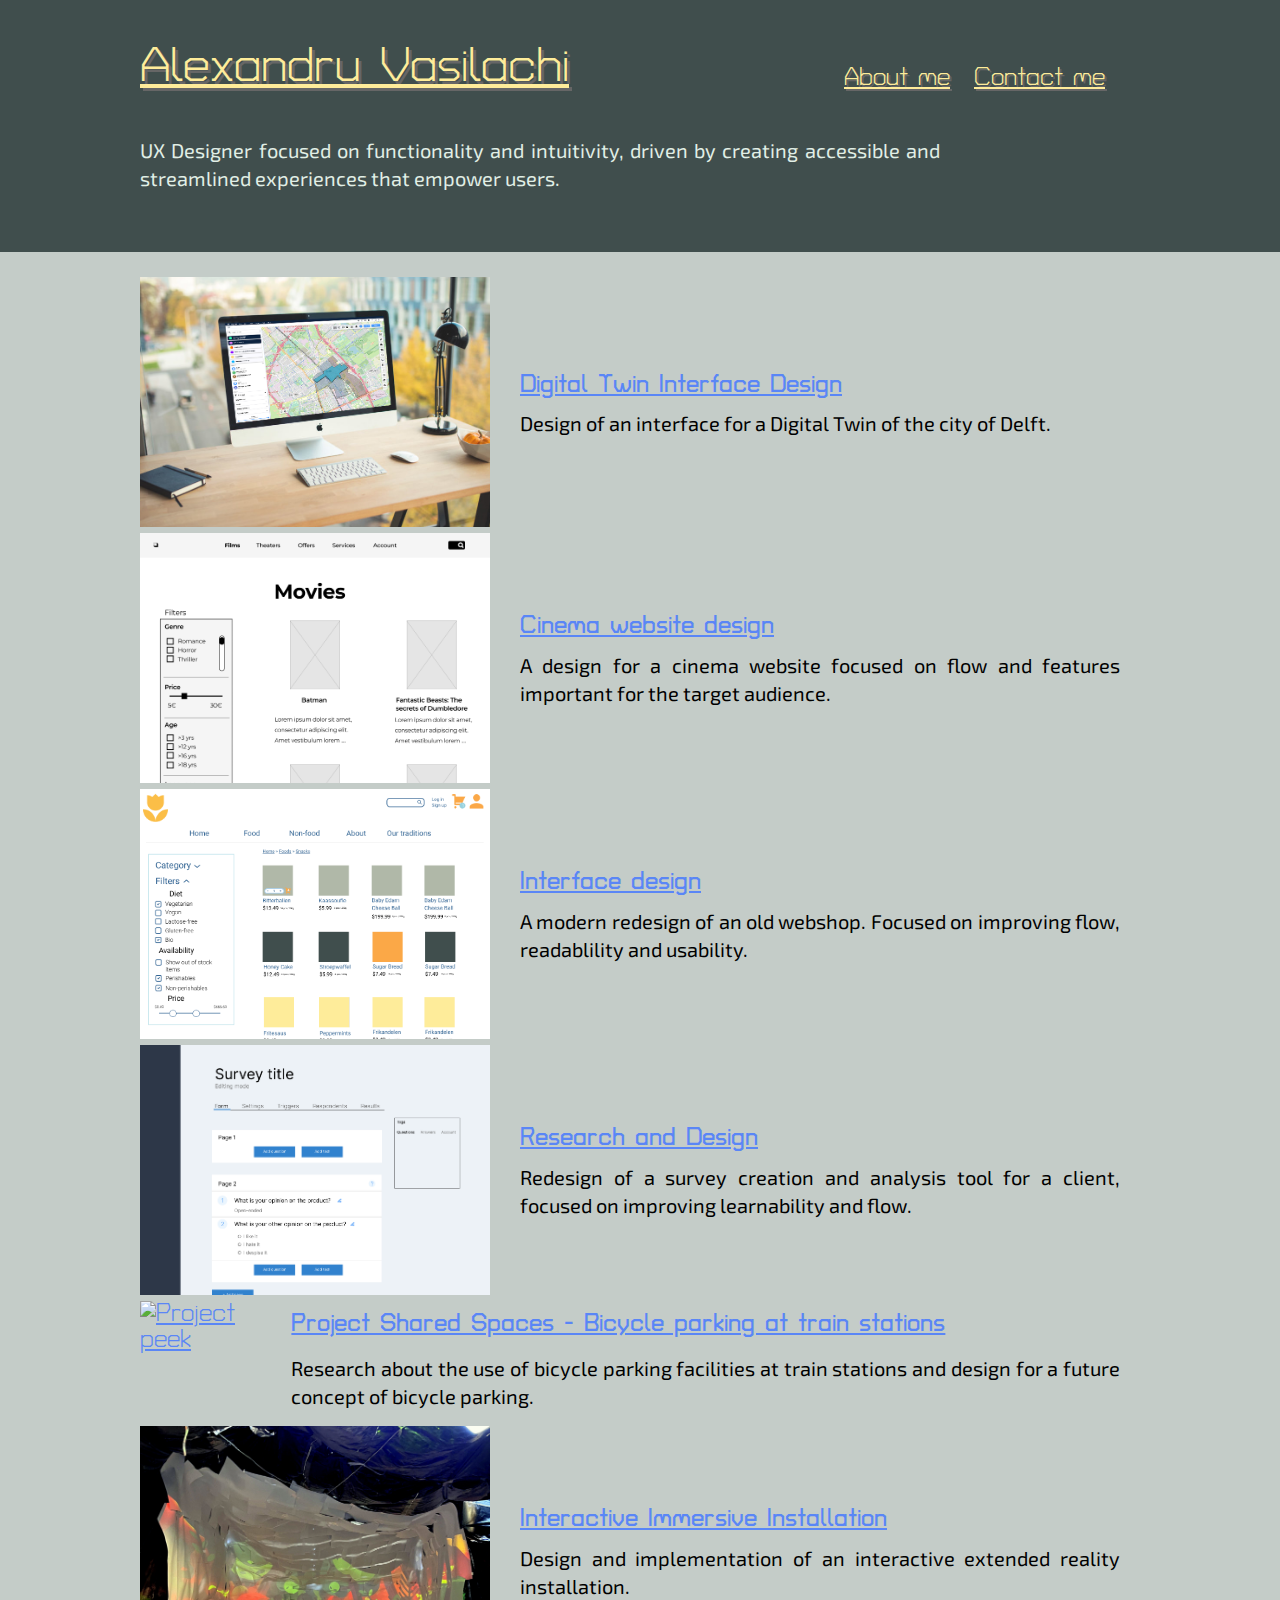
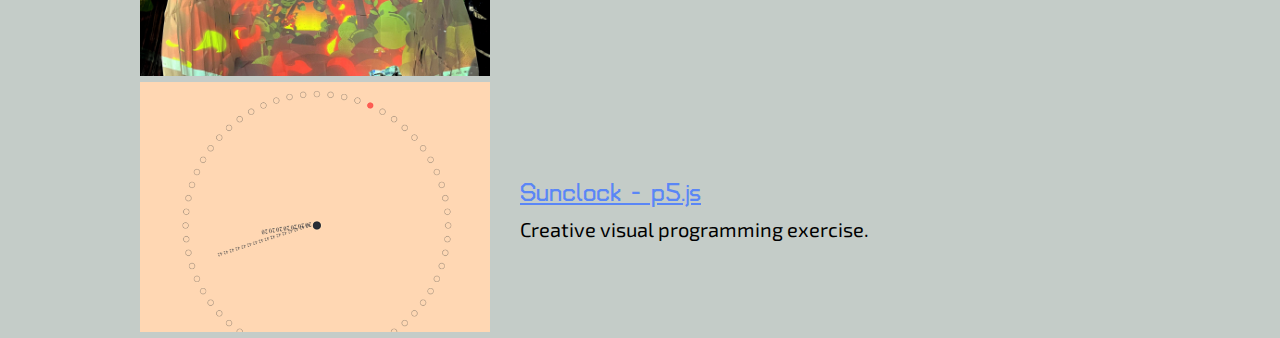
==== index.html @ a414021d "Add files via upload" ====
<!DOCTYPE html>
<html>

    <head>
        <title> Alexandru Vasilachi Portfolio </title>
        <link href='style.css' rel='stylesheet'>
        <link rel="preconnect" href="https://fonts.googleapis.com">
        <link rel="preconnect" href="https://fonts.gstatic.com" crossorigin>
        <link href="https://fonts.googleapis.com/css2?family=Roboto:wght@400;700&family=Turret+Road:wght@500;700&family=Work+Sans:wght@400;600&display=swap&family=Exo+2:ital,wght@0,100..900;1,100..900&display=swap" rel="stylesheet">

    </head>

    <body>
        <div class="grid">
            <div class = "header-background">
                <header>
                    <div>
                        <a href="./about.html" class="siteTitle">Alexandru Vasilachi</a>
                        
                    </div>

                    <div class="navigation">

                        <a href="./about.html">About me</a>
                        <a href="./contact.html"> Contact me</a>
                    </div>
                    <p class="statement">UX Designer focused on functionality and intuitivity, driven by creating accessible and streamlined experiences that empower users. </p>

                </header>
            </div>

        

            <div>

                <div class="works">

                    <div class="work">
                        <a href="./ps2.html"><img src="images/ps2/mockup1.png" width="350px" alt="Project peek" class="project_picture" />
                        <div class="work-text">
                            <h4 class = "work-link">
                                <a href="./ps2.html">Digital Twin Interface Design </a>
                            </h4>
                            <p>
                                Design of an interface for a Digital Twin of the city of Delft.
                            </p>
                        </div>
                    </div>

                    <div class="work">
                        <a href="./id1.html" ><img src="images/id1_0.png" width="350px" alt="Wireframe of a website" class="project_picture"/>
                        <div class="work-text">
                            <h4 class = "work-link">
                                <a href="./id1.html">Cinema website design</a>
                            </h4>
                            <p>
                                A design for a cinema website focused on flow and features important for the target audience. 
                            </p>
                        </div>  
        
                    </div>

                    <div class="work">
                        <a href="./id2.html"><img src="images/Style tile - W.png" width="350px" alt="Project peek" class="project_picture" />
                        <div class="work-text">
                            <h4 class = "work-link">
                                <a href="./id2.html">Interface design </a>
                            </h4>
                            <p>
                                A modern redesign of an old webshop. Focused on improving flow, readablility and usability. 
                            </p>
                        </div>
                    
                    </div>
        
                    <div class="work">
                        <a href="./rd.html"><img src="images/Desktop - 1.png" width="350px" alt="Project peek" class="project_picture" />
                        <div class="work-text">
                            <h4 class = "work-link">
                                <a href="./rd.html">Research and Design </a>
                            </h4>
                            <p>
                                Redesign of a survey creation and analysis tool for a client, focused on improving learnability and flow.
                            </p>
                        </div>
                    
                    </div>

                    <div class="work">
                        <a href="./ps1.html"><img src="images/ps1_1.png" width="350px" alt="Project peek" class="project_picture" />
                        <div class="work-text">
                            <h4 class = "work-link">
                                <a href="./ps1.html">Project Shared Spaces - Bicycle parking at train stations </a>
                            </h4>
                            <p>
                                Research about the use of bicycle parking facilities at train stations and design for a future concept of bicycle parking.
                            </p>
                        </div>
                    
                    </div> 

                    <div class="work">
                        <a href="./hci.html"><img src="images/hci4-001.jpg" width="350px" alt="Project peek" class="project_picture" />
                        <div class="work-text">
                            <h4 class = "work-link">
                                <a href="./hci.html">Interactive Immersive Installation</a>
                            </h4>
                            <p>
                                Design and implementation of an interactive extended reality installation.
                            </p>
                        </div>
                    
                    </div> 

                    <div class="work">
                        <a href="./pro2.html"><img src="images/pro2.png" width="350px" alt="Project peek" class="project_picture" />
                        <div class="work-text">
                            <h4 class = "work-link">
                                <a href="./pro2.html">Sunclock - p5.js</a>
                            </h4>
                            <p>
                                Creative visual programming exercise.
                            </p>
                        </div>
                    
                    </div> 

                    
        
                    
                    
                    

                    



                </div>


            </div>
            
            




        </div>
    </body>

</html>
---- style.css ----
html{
    background-color: #C4CCC8;
}

body{

}

* {
    /* outline: 1px solid red; */
    margin: 0;
    padding: 0;
}       

p{
    font-family: 'Exo 2', 'Verdana', sans-serif;
    font-size: 20px;
    margin: 5px 0px;
    line-height: 1.4em;
    margin-top: 2%;
    margin-bottom: 2%;
    text-align: justify;
 }

p, li{
    color: black;
    font-family: 'Exo 2', 'Verdana', sans-serif;
    font-size: 20px;
}


a{
    /*color:#F58F29; */
    color: #5A86F6;
    font-family: 'Turret Road', 'Consolas';
    font-size: 24px;

    /* text-shadow: 1px 2px 0px #aaa;  */
}

header a{
    color:#FEEC9A;
}

header a:hover{
    color:#FFB20F;
}

a:hover{
    color:#304BCE;
}




.back_to_home{
    width:15em;
    margin: 35px auto 45px auto;
    text-align: center;
}

h2.title{
    color:#5A86F6;
    
}

h2, h3, h4 {
    color:black;
    font-family: 'Turret Road', 'Consolas';
    margin: 8px 0px;
    font-weight: 700;
    /* text-shadow: 2px 3px  #aaa; */
}

h2{
    font-size: 42px;
}

h3{
    font-size: 36px;
    margin-bottom: 20px;
}

.summary h3{
    color:#FEEC9A;
    margin-bottom: 0px;
}

h4 {
    font-family: 'Turret Road', 'Consolas';
    font-size: 26px;
    /* text-shadow: 1px 2px  #aaa; */
}

ul {
    margin-left: 4%;
}


.siteTitle{
    color:#FEEC9A;
    font-size:48px;
    font-family: 'Turret Road', 'Consolas';
    text-shadow: 3px 3px  #666;
}

.header-background {
    background-color: #404E4D;

}


header{
    
    display: flex;
    justify-content: space-between;
    max-width: 1000px;
    align-self: center;
    margin: 0 auto;
    flex-wrap: wrap;
    padding-top: 40px;
    padding-bottom: 40px;
    /* margin-bottom: 60px; */
    position:static;
    left:0;
    right:0;
    width:auto;
    box-sizing:border-box;
    background-color: #404E4D;
}

.navigation{
    margin: 15px;
    padding: 10px;
}

.navigation a{
    padding-inline: 10px;
    text-shadow: 2px 2px #666;
}


 
.work{
    display:flex;
    /*background-color: #7B8C85; */
    align-self: stretch; 
    max-height: 400px;
    /*outline: 1px solid blue; */
    margin-top: 50;
    margin-bottom: 50;
 }



.works{
    display: flex;
    flex-direction: column;
    align-items: center;
    justify-content:space-between;
    max-width: 1000px;
    /*background-color: #AEB7B3 #7B8C85; */
    margin: auto;
    height:1600px;
    padding-top: 25px;
    padding-bottom: 25px;
    padding-left: 40px;
    padding-right: 40px;
 }

.works img{
    height: 250px;
    width: 350px;
    object-fit: cover;
    object-position: 0 0;
 }

.work-text{
    margin-left: 3%;
    margin-right: 2%;
    align-self: center; 
 }

.project_name{
    margin-bottom: 60px;
    margin-top: 80px;
}

.work-link{
    
 }

.project_body{
    max-width: 1000px;
    margin: auto;

 }

.project_body img{
    /* display:block;
    max-width:1100px;
    margin: 50px auto; */

    /* left:50%; */
    /* transform: translateX(-25%); */
    display: block;
    margin-left: auto;
    margin-right: auto;
 }

 .project_images img {
    display:block;
    max-width:1000px;
    margin: 50px auto;
 }

.about_me_body{
    background-color: #e5e5e5;
    max-width: 1200px;
    margin: auto;
 }

.about_me_text{
    max-width: 700px;
    margin:auto;
}

.about_me_body img{
    display:block;
    max-width:750px;
    margin: 50px auto;
 }


.statement{
    font-size: 60;
    color:#E1EFE6;
    max-width:800px;
 }

.contacts{

    display: flex;
    flex-wrap: wrap;
    max-width: 800px;
    margin: auto;
    padding-bottom: 9%;
    margin-top:30px;
    margin-bottom: 18%;
    
 }

 .contacts p{
    flex-grow: 1;
}

.contacts a{
    color:#5A86F6;
    letter-spacing: 2px;
}

.contacts img{
    display:inline;
    margin:0;
}

.location{
    flex-grow:6;
    
    margin:auto;
    font-family: 'Turret Road', 'Consolas';
    font-size: 24px;
    line-height: normal;
 }

.summary{
    background-color: #5E6472;
    padding-top: 25px;
    padding-bottom: 40px;
    display:flex;
    justify-content:space-evenly;
    align-items: baseline;
    
    max-width: 1200px;
    width:80vw;

    margin:auto;
    
    margin-bottom: 50px;
    margin-top: 40px;
    flex-wrap: wrap;
    transform: translateX(-50%);
    margin-left: 50%;
 }

.summary div{
     padding-left: 15px; 
 }

.summary p {
    color:#FEEC9A;
    font-family: 'Turret Road', 'Consolas';

 }

.summary li{
    color: #E1EFE6;
    font-family: 'Turret Road', 'Consolas';
    margin-top: 4%;
    margin-bottom: 4%;
 }

 .section_title{
    order: -1;
    flex: 1 0 100%;
    text-align: center;
    margin-bottom: 20px;
 }

.indented{
    margin-left: 0%;
}

.multiple_images{
    /* display:flex;
    margin:auto;
    justify-content: space-around;
    flex-wrap: wrap; */

    /* display: flex;
    flex-wrap: wrap;
    justify-content: center;
    align-items: flex-start;
    gap: 10px;
    max-width: 1200px;  */


    display:flex;

    /* width:150%; */
    width:90vw;
    max-width: 100vw;
    transform: translateX(-50%);
    margin-left: 50%;
    max-height: 80vh;
    gap:10px;


    overflow-x: auto;
    white-space: nowrap;
    padding: 5px;
    margin-bottom: 8vh;
    margin-top: 5vh;
}

video{
    width:800px;
}

#video{
    margin-bottom: 8vh;
    margin-top: 5vh;
}


.multiple_images img{
    /* max-width: 75%; */

    /* flex: 1 1 auto; */
    flex: 1 1 auto;

    max-width:800px;
    /* max-width: 100%; */
    /* height: auto;  */
    max-height: 79vh;
    object-fit: contain; 
    margin: auto;

}



#iterations{
    /* width: 1000px; */

}

#iterations img{
    /* width: 400px; */
}

.image-text{
    display: flex;
    align-items: center;
    gap: 10px;
    max-width: 1000px;
    margin: auto;
    flex-wrap: wrap;
    justify-content: center;

}

.image-left{
    margin: 0px 0px; 
    flex-grow: 0;
    flex-shrink: 1;
    flex-basis: 200px;
    height: auto;
    
}

.text-right{
    max-width: 10%;
    flex-grow: 0;
    flex-shrink: 1;
    text-align: left;


}


@media (min-width: 768px) {
    .image-text {
        flex-wrap: nowrap; 
    }
}


.project-container {
    background-color: #222;
    position: relative;
    text-align: center;
    color: white;
    /* width: 100vw; */
    /* margin: 0 auto; */
}

#ps2_image {
    background-color: #7489b8;
}

.project-container img {
    max-height: 600px;
    width:auto;
    height: auto;
    

}

.project-title {
    position: absolute;
    bottom: 0;
    /* Create a gradient that fades from semi-transparent black to transparent */
    background: linear-gradient(to top, rgba(196, 204, 200, 1) 0%, transparent 100%);
    color: #fff;
    width: 100%;
    padding-top: 50px;
    padding-bottom: 50px;
    z-index: 2; /* Ensure the title is above the image */
    margin:auto;
    text-align: center;
    text-shadow: 2px 2px 1px #5A86F6;
}

#ps2_title{
    /* transform: translateX(15%); */
}

#id1_image{
    background-color: #feec9a;
}


.wide_picture{

    width:99vw;
    /* max-width: 100vw; */
    margin-left:calc((99vw - 100%) / -2);
    overflow: hidden;
    margin-bottom: 15vh;

}

.wide_picture img{

}
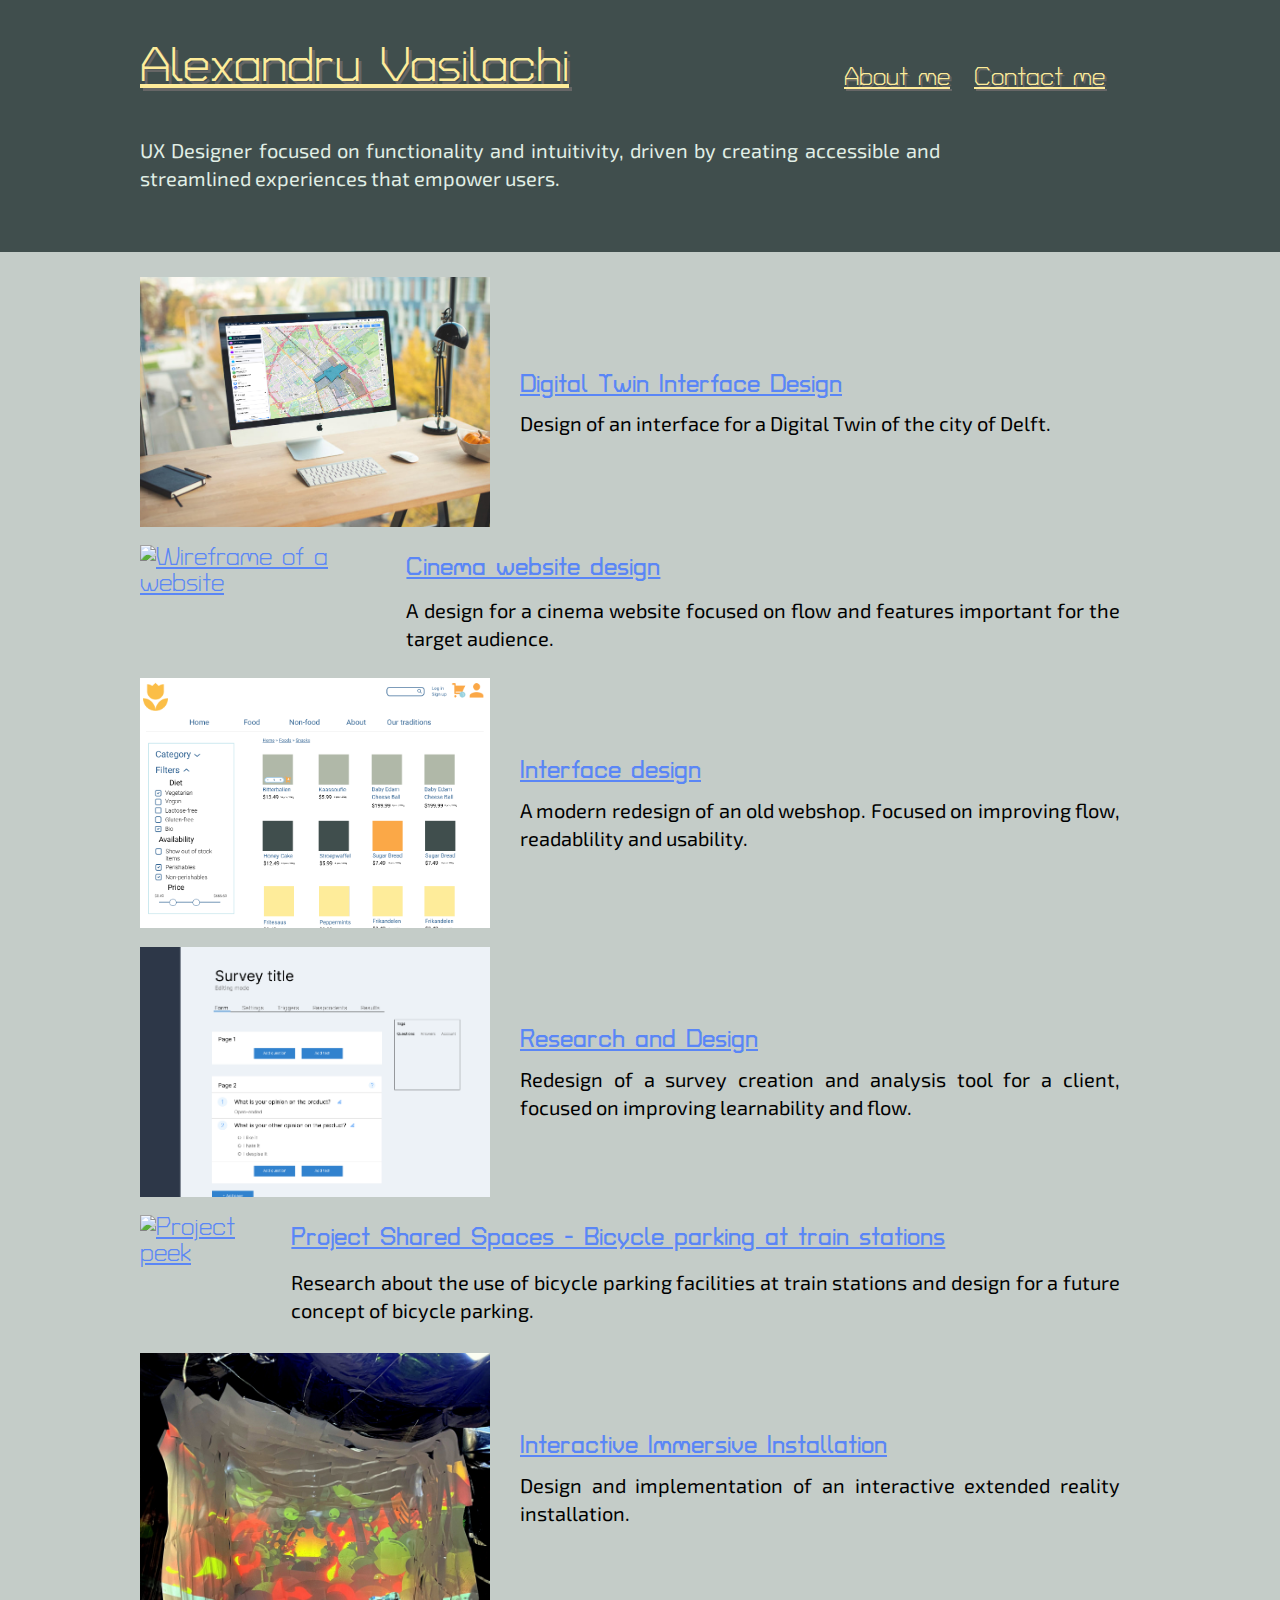
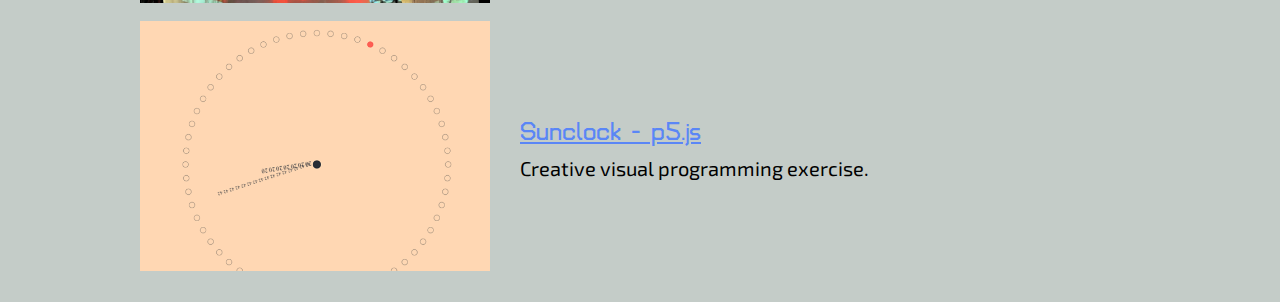
==== commit cdfb92e4: "Update index.html" ====
--- a/index.html
+++ b/index.html
@@ -48,7 +48,7 @@
                     </div>
 
                     <div class="work">
-                        <a href="./id1.html" ><img src="images/id1_0.png" width="350px" alt="Wireframe of a website" class="project_picture"/>
+                        <a href="./id1.html" ><img src="images/id1/mockup3.png" width="350px" alt="Wireframe of a website" class="project_picture"/>
                         <div class="work-text">
                             <h4 class = "work-link">
                                 <a href="./id1.html">Cinema website design</a>
@@ -148,4 +148,4 @@
         </div>
     </body>
 
-</html>+</html>
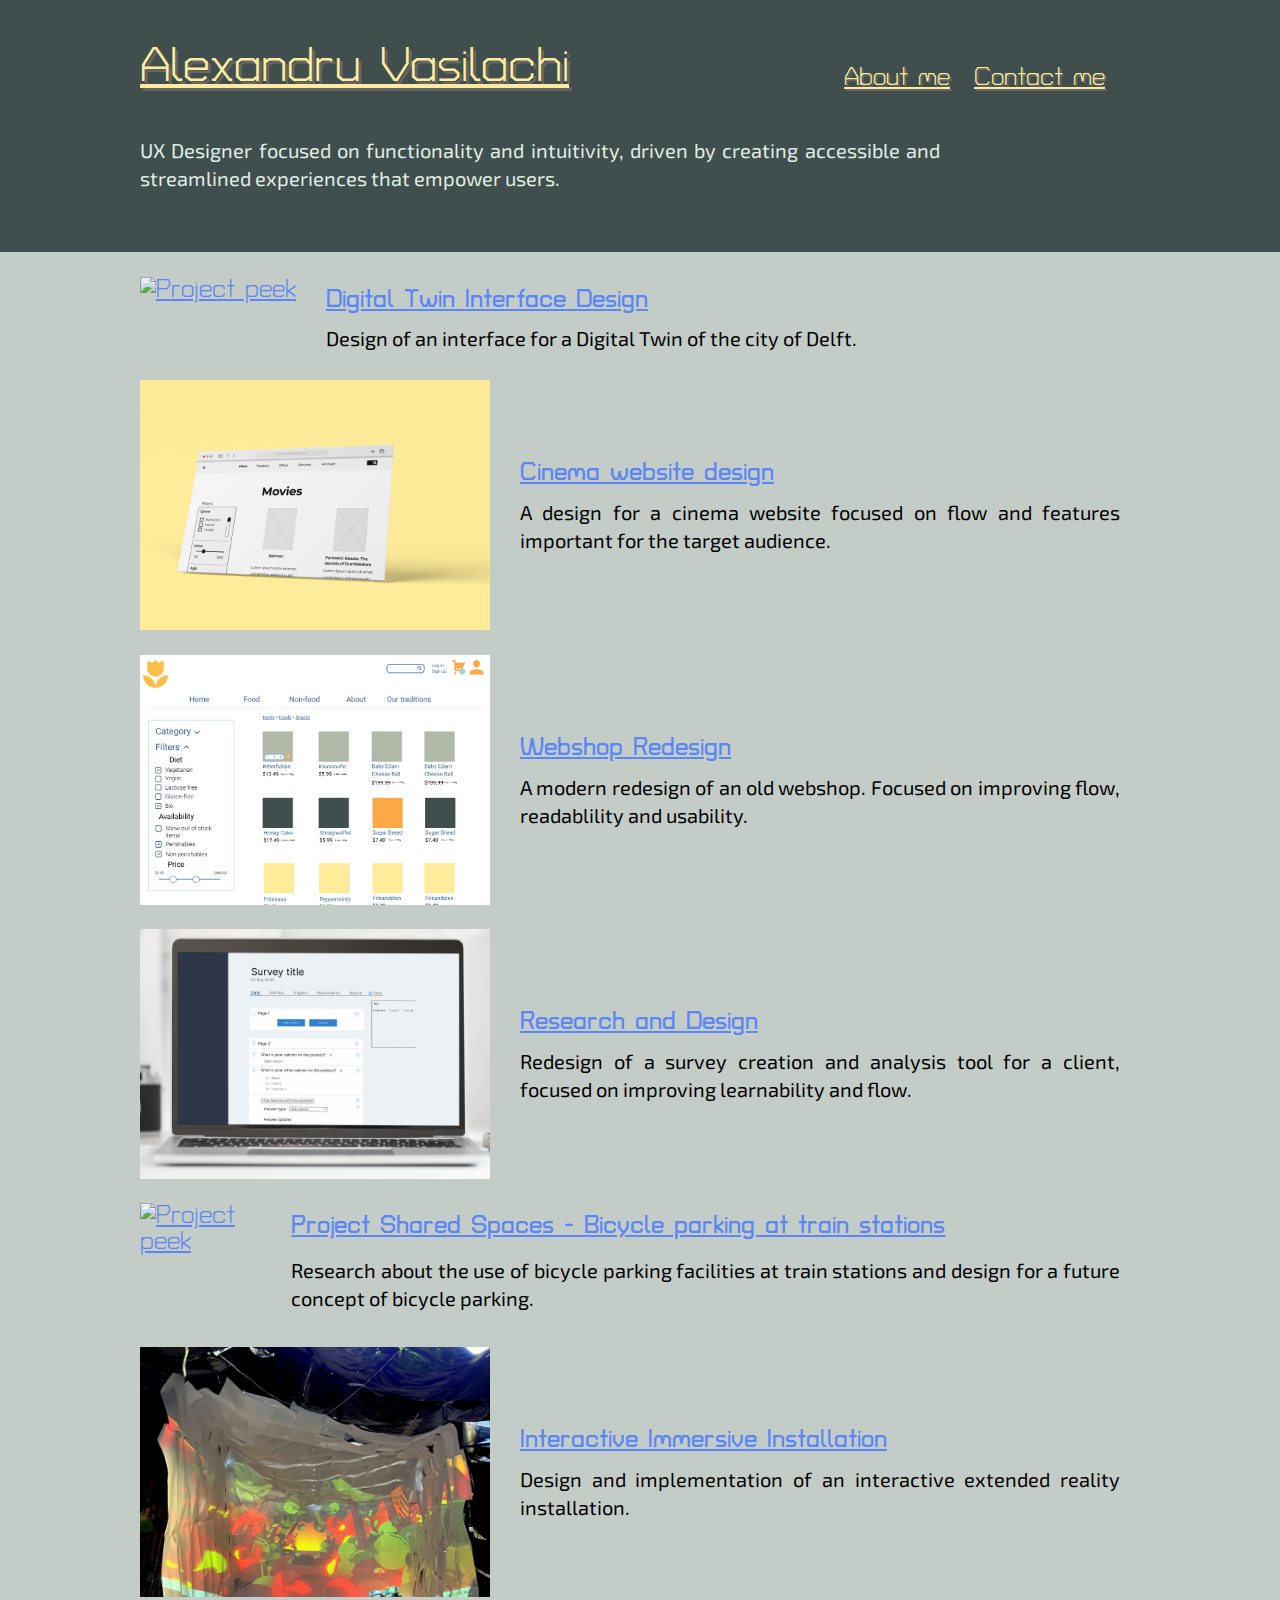
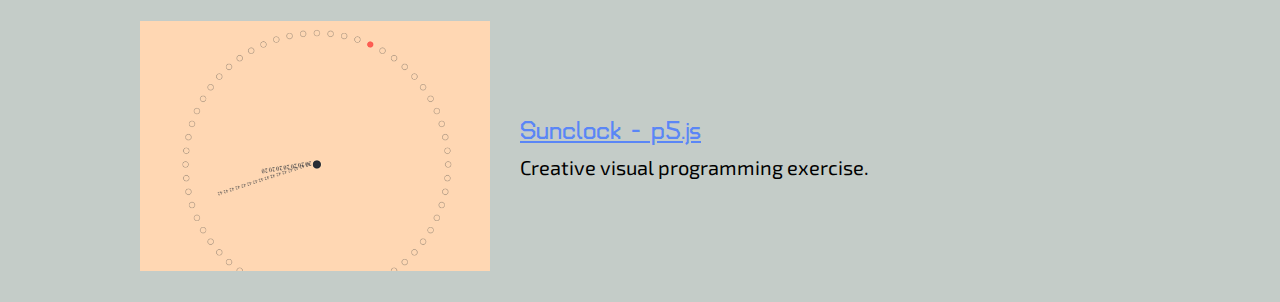
==== commit 37eca761: "Add files via upload" ====
--- a/index.html
+++ b/index.html
@@ -36,7 +36,7 @@
                 <div class="works">
 
                     <div class="work">
-                        <a href="./ps2.html"><img src="images/ps2/mockup1.png" width="350px" alt="Project peek" class="project_picture" />
+                        <a href="./ps2.html"><img src="images/ps2/mockup2c.png" width="350px" alt="Project peek" class="project_picture" />
                         <div class="work-text">
                             <h4 class = "work-link">
                                 <a href="./ps2.html">Digital Twin Interface Design </a>
@@ -48,7 +48,7 @@
                     </div>
 
                     <div class="work">
-                        <a href="./id1.html" ><img src="images/id1/mockup3.png" width="350px" alt="Wireframe of a website" class="project_picture"/>
+                        <a href="./id1.html" ><img src="images/id1/mockup3c.png" width="350px" alt="Wireframe of a website" class="project_picture"/>
                         <div class="work-text">
                             <h4 class = "work-link">
                                 <a href="./id1.html">Cinema website design</a>
@@ -64,7 +64,7 @@
                         <a href="./id2.html"><img src="images/Style tile - W.png" width="350px" alt="Project peek" class="project_picture" />
                         <div class="work-text">
                             <h4 class = "work-link">
-                                <a href="./id2.html">Interface design </a>
+                                <a href="./id2.html">Webshop Redesign </a>
                             </h4>
                             <p>
                                 A modern redesign of an old webshop. Focused on improving flow, readablility and usability. 
@@ -74,7 +74,7 @@
                     </div>
         
                     <div class="work">
-                        <a href="./rd.html"><img src="images/Desktop - 1.png" width="350px" alt="Project peek" class="project_picture" />
+                        <a href="./rd.html"><img src="images/P3_mockup.png" width="350px" alt="Project peek" class="project_picture" />
                         <div class="work-text">
                             <h4 class = "work-link">
                                 <a href="./rd.html">Research and Design </a>
@@ -148,4 +148,4 @@
         </div>
     </body>
 
-</html>
+</html>--- a/style.css
+++ b/style.css
@@ -348,7 +348,7 @@
 
     overflow-x: auto;
     white-space: nowrap;
-    padding: 5px;
+    padding: 10px;
     margin-bottom: 8vh;
     margin-top: 5vh;
 }
@@ -364,18 +364,15 @@
 
 
 .multiple_images img{
-    /* max-width: 75%; */
-
-    /* flex: 1 1 auto; */
-    flex: 1 1 auto;
-
+    flex: 0 0 auto;
+    clip:auto;
+    max-height: 79vh;
     max-width:800px;
     /* max-width: 100%; */
-    /* height: auto;  */
-    max-height: 79vh;
+    height:95%;
+
     object-fit: contain; 
     margin: auto;
-
 }
 
 
@@ -470,6 +467,10 @@
     background-color: #feec9a;
 }
 
+#id2_image{
+    background-color: #daaf53;
+}
+
 
 .wide_picture{
 
@@ -478,6 +479,7 @@
     margin-left:calc((99vw - 100%) / -2);
     overflow: hidden;
     margin-bottom: 15vh;
+    overflow-x: auto;
 
 }
 
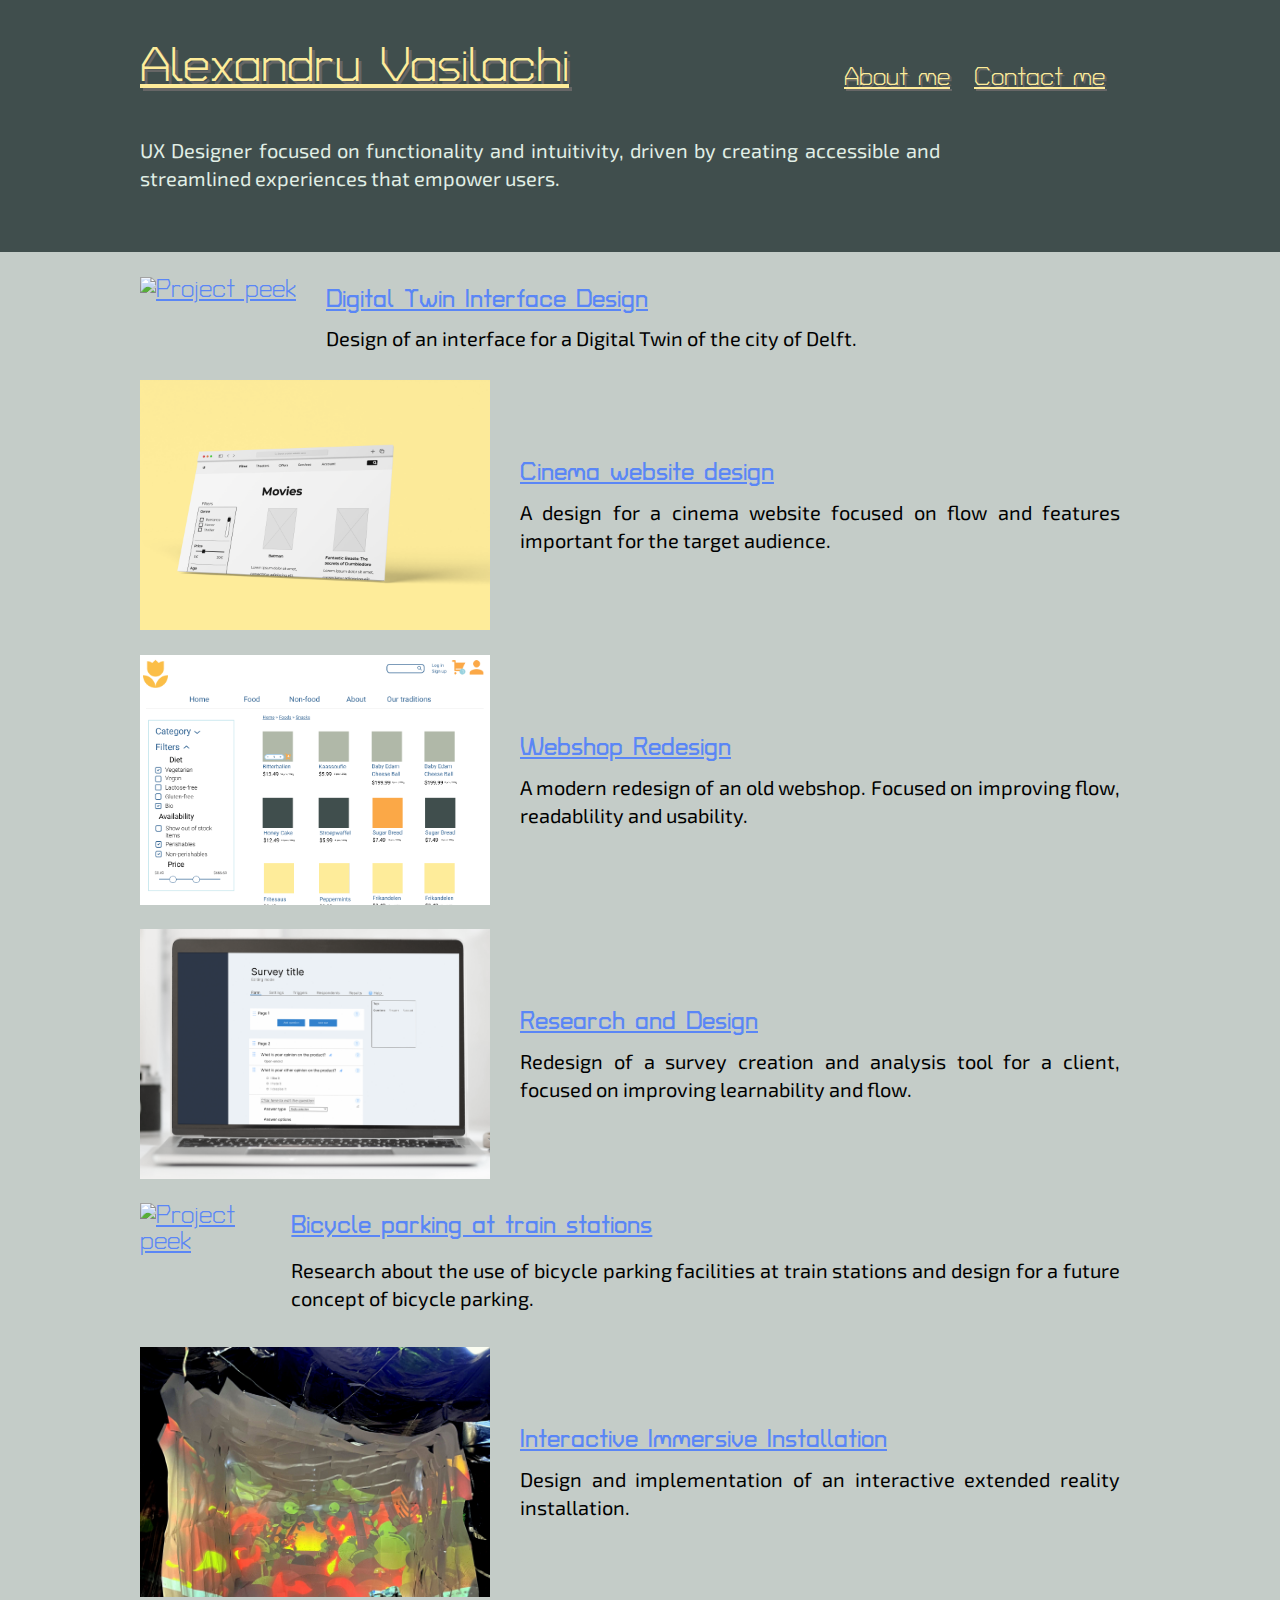
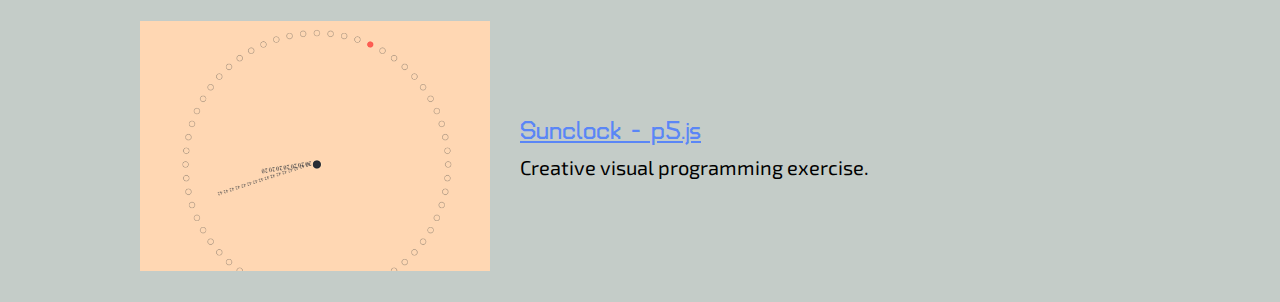
==== commit bf7eedcb: "Added prototype links, reordered projects" ====
--- a/index.html
+++ b/index.html
@@ -90,7 +90,7 @@
                         <a href="./ps1.html"><img src="images/ps1_1.png" width="350px" alt="Project peek" class="project_picture" />
                         <div class="work-text">
                             <h4 class = "work-link">
-                                <a href="./ps1.html">Project Shared Spaces - Bicycle parking at train stations </a>
+                                <a href="./ps1.html">Bicycle parking at train stations </a>
                             </h4>
                             <p>
                                 Research about the use of bicycle parking facilities at train stations and design for a future concept of bicycle parking.
--- a/style.css
+++ b/style.css
@@ -52,10 +52,9 @@
 
 
 
-
 .back_to_home{
     width:15em;
-    margin: 35px auto 45px auto;
+    margin: 80px auto 150px auto;
     text-align: center;
 }
 
@@ -452,7 +451,7 @@
     color: #fff;
     width: 100%;
     padding-top: 50px;
-    padding-bottom: 50px;
+    padding-bottom: 30px;
     z-index: 2; /* Ensure the title is above the image */
     margin:auto;
     text-align: center;
@@ -477,6 +476,7 @@
     width:99vw;
     /* max-width: 100vw; */
     margin-left:calc((99vw - 100%) / -2);
+    margin-top:50px;
     overflow: hidden;
     margin-bottom: 15vh;
     overflow-x: auto;
@@ -485,4 +485,18 @@
 
 .wide_picture img{
 
+}
+
+a.button {
+    padding: 20px 25px;
+    border: 1px outset buttonborder;
+    
+    border-radius: 3px;
+    color: white;
+    background-color: #5A86F6;
+    text-decoration: none;
+}
+
+div.button_container{
+    margin-top: 40px;
 }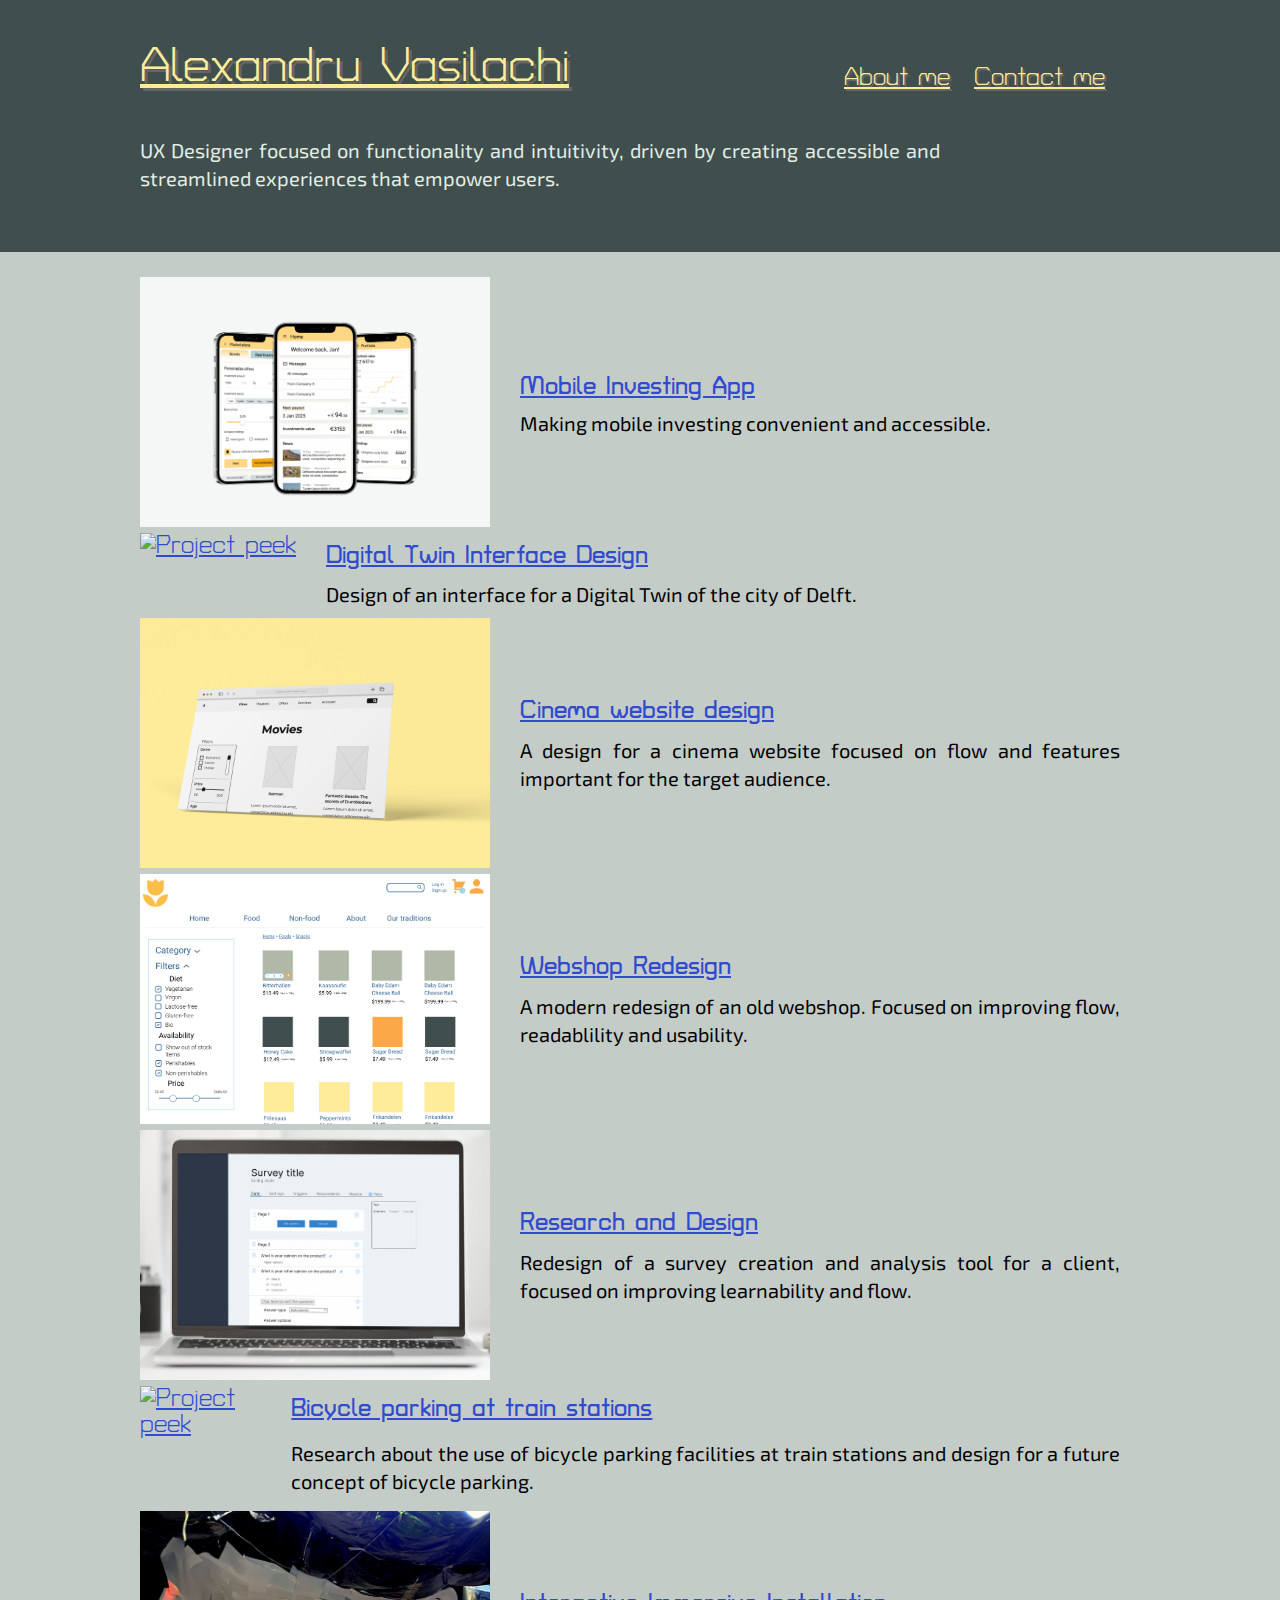
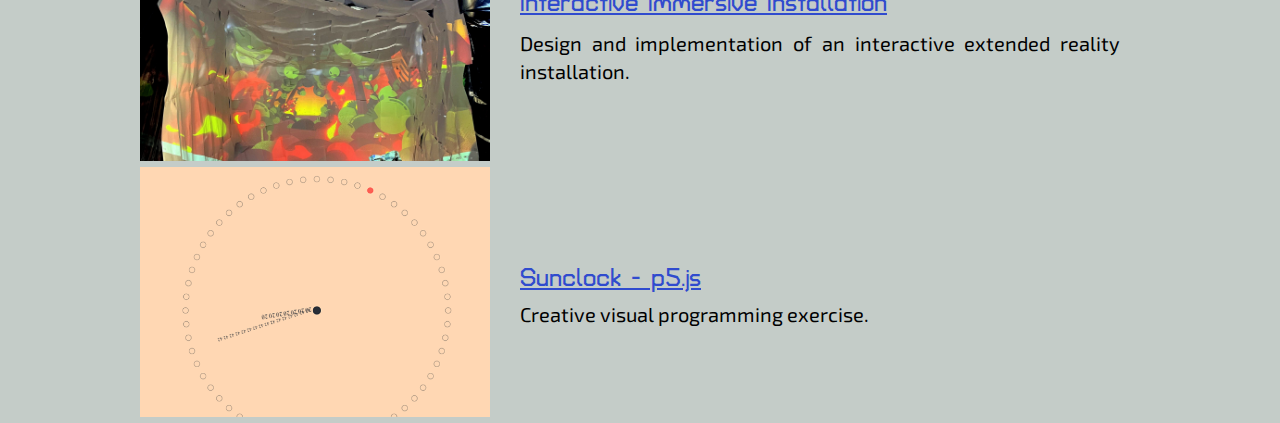
==== commit 71d20f65: "Add files via upload" ====
--- a/index.html
+++ b/index.html
@@ -33,7 +33,20 @@
 
             <div>
 
-                <div class="works">
+
+                <div class="projects_list">
+
+                    <div class="work">
+                        <a href="./gra.html"><img src="images/gra/iphone_mockup_whitebg.png" width="350px" alt="Project peek" class="project_picture" />
+                        <div class="work-text">
+                            <h4 class = "work-link">
+                                <a href="./gra.html">Mobile Investing App </a>
+                            </h4>
+                            <p>
+                                Making mobile investing convenient and accessible.
+                            </p>
+                        </div>
+                    </div>
 
                     <div class="work">
                         <a href="./ps2.html"><img src="images/ps2/mockup2c.png" width="350px" alt="Project peek" class="project_picture" />
--- a/style.css
+++ b/style.css
@@ -31,7 +31,7 @@
 
 a{
     /*color:#F58F29; */
-    color: #5A86F6;
+    color: #304BCE;
     font-family: 'Turret Road', 'Consolas';
     font-size: 24px;
 
@@ -47,7 +47,7 @@
 }
 
 a:hover{
-    color:#304BCE;
+    /* color:#5A86F6; */
 }
 
 
@@ -80,10 +80,6 @@
     margin-bottom: 20px;
 }
 
-.summary h3{
-    color:#FEEC9A;
-    margin-bottom: 0px;
-}
 
 h4 {
     font-family: 'Turret Road', 'Consolas';
@@ -105,7 +101,6 @@
 
 .header-background {
     background-color: #404E4D;
-
 }
 
 
@@ -137,9 +132,8 @@
     padding-inline: 10px;
     text-shadow: 2px 2px #666;
 }
-
-
  
+
 .work{
     display:flex;
     /*background-color: #7B8C85; */
@@ -151,8 +145,7 @@
  }
 
 
-
-.works{
+.projects_list{
     display: flex;
     flex-direction: column;
     align-items: center;
@@ -167,7 +160,7 @@
     padding-right: 40px;
  }
 
-.works img{
+.projects_list img{
     height: 250px;
     width: 350px;
     object-fit: cover;
@@ -192,7 +185,6 @@
 .project_body{
     max-width: 1000px;
     margin: auto;
-
  }
 
 .project_body img{
@@ -209,8 +201,21 @@
 
  .project_images img {
     display:block;
+
+    max-width:1000px;
+
+
+    margin: 50px auto;
+    box-shadow: 2px 2px 15px 2px rgba(0,0,0,0.25);
+
+ }
+
+ .project_images_transparent img {
+    display:block;
     max-width:1000px;
     margin: 50px auto;
+
+
  }
 
 .about_me_body{
@@ -272,6 +277,12 @@
     line-height: normal;
  }
 
+ .summary h3{
+    color:#FEEC9A;
+    margin-bottom: 0px;
+}
+
+
 .summary{
     background-color: #5E6472;
     padding-top: 25px;
@@ -293,7 +304,8 @@
  }
 
 .summary div{
-     padding-left: 15px; 
+    padding-left: 15px;
+    /* flex-basis: 15%; */
  }
 
 .summary p {
@@ -308,6 +320,10 @@
     margin-top: 4%;
     margin-bottom: 4%;
  }
+
+.summary a{
+    color:#daaf53;
+}
 
  .section_title{
     order: -1;
@@ -423,7 +439,7 @@
 
 
 .project-container {
-    background-color: #222;
+    /* background-color: #222; */
     position: relative;
     text-align: center;
     color: white;
@@ -437,10 +453,9 @@
 
 .project-container img {
     max-height: 600px;
+    max-width: 98vw;
     width:auto;
     height: auto;
-    
-
 }
 
 .project-title {
@@ -458,6 +473,11 @@
     text-shadow: 2px 2px 1px #5A86F6;
 }
 
+#gra_title{
+    text-shadow: 2px 2px 1px #F5A700;
+    /* F5A700  F2A711 */
+}
+
 #ps2_title{
     /* transform: translateX(15%); */
 }
@@ -499,4 +519,65 @@
 
 div.button_container{
     margin-top: 40px;
+}
+
+
+
+
+
+/* Image Carousel */
+.carousel {
+    /* width: 600px; */
+    height: 700px;
+    max-width: 1000px;
+    display: flex;    
+    text-align: left;
+    margin: 3em 0 5em;
+    padding: 1em;
+
+    background:rgba(0, 0, 0, 0.123);
+    /* padding: 20px; */
+}
+.main-image img {
+    max-width: 800px;
+    max-height:600px;
+    margin:0%;
+}
+.caption {
+    max-width: 800px;
+    margin-top: 10px;
+    font-size: 18px;
+    font-family: 'Exo 2', 'Verdana', sans-serif;
+
+}
+.thumbnails {
+    min-width: 10%;
+    width: 15%;
+    padding: 0px 20px 10px 0px;
+    display: flex;
+    flex-direction: column;
+    justify-content:flex-start;
+    align-items:start;
+    gap: 15px;
+}
+.thumbnails img {
+    max-height: 17vh;
+    max-width: 100%;
+    margin:0px;
+    cursor: pointer;
+    /* border-radius: 5px; */
+    transition: 0.12s;
+}
+.thumbnails img:hover {
+    /* transform: scale(1.1); */
+    scale: 1.1;
+    box-shadow: 3px 3px #F5A700;
+    /* border: 2px solid #FFB20F; */
+}
+
+aside {
+    font-size:16px;
+    color:black;
+    text-shadow: 1px 1px blue;
+    background-color: yellow;
 }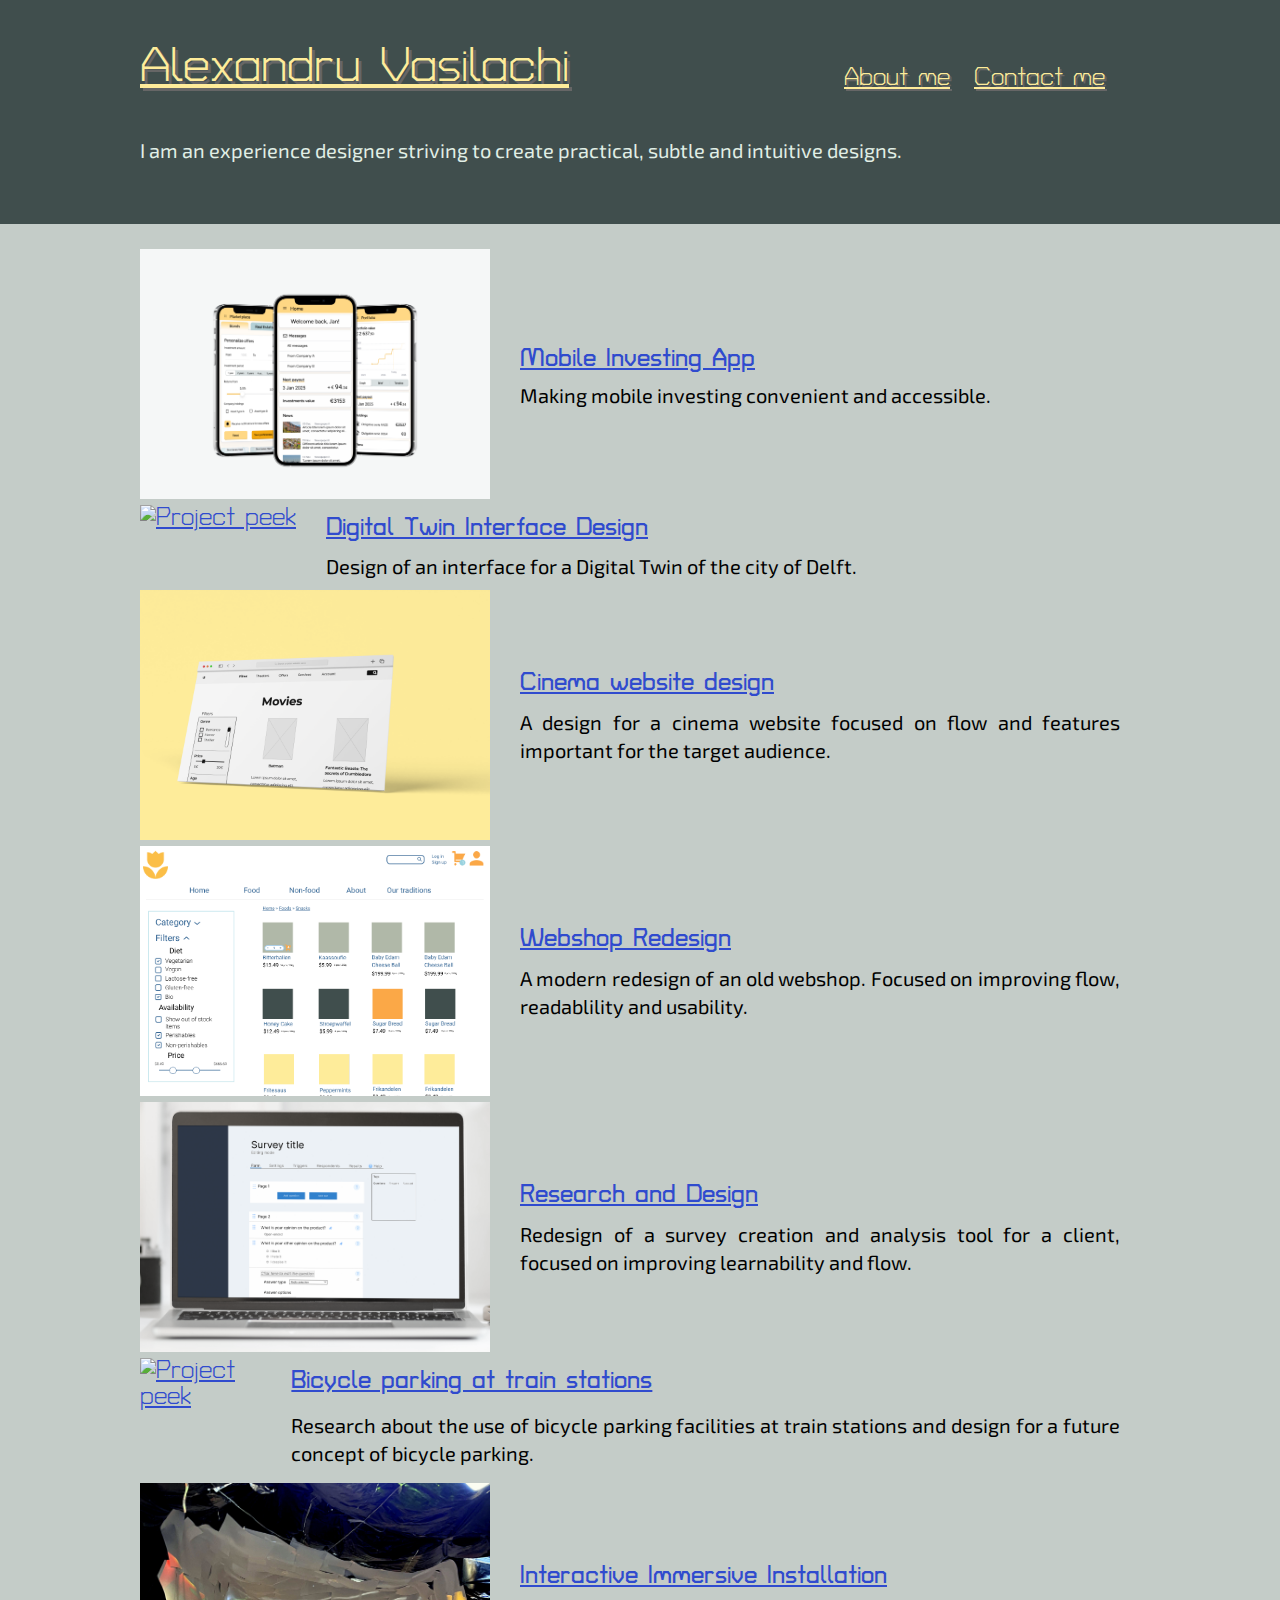
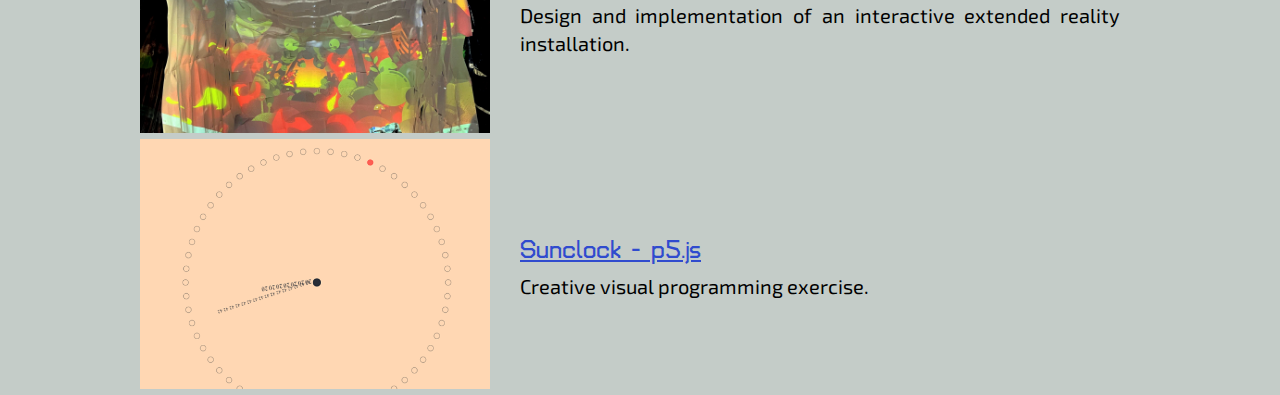
==== commit 4c0bcc64: "Update index.html" ====
--- a/index.html
+++ b/index.html
@@ -24,7 +24,7 @@
                         <a href="./about.html">About me</a>
                         <a href="./contact.html"> Contact me</a>
                     </div>
-                    <p class="statement">UX Designer focused on functionality and intuitivity, driven by creating accessible and streamlined experiences that empower users. </p>
+                    <p class="statement">I am an experience designer striving to create practical, subtle and intuitive designs.  </p>
 
                 </header>
             </div>
@@ -161,4 +161,4 @@
         </div>
     </body>
 
-</html>+</html>
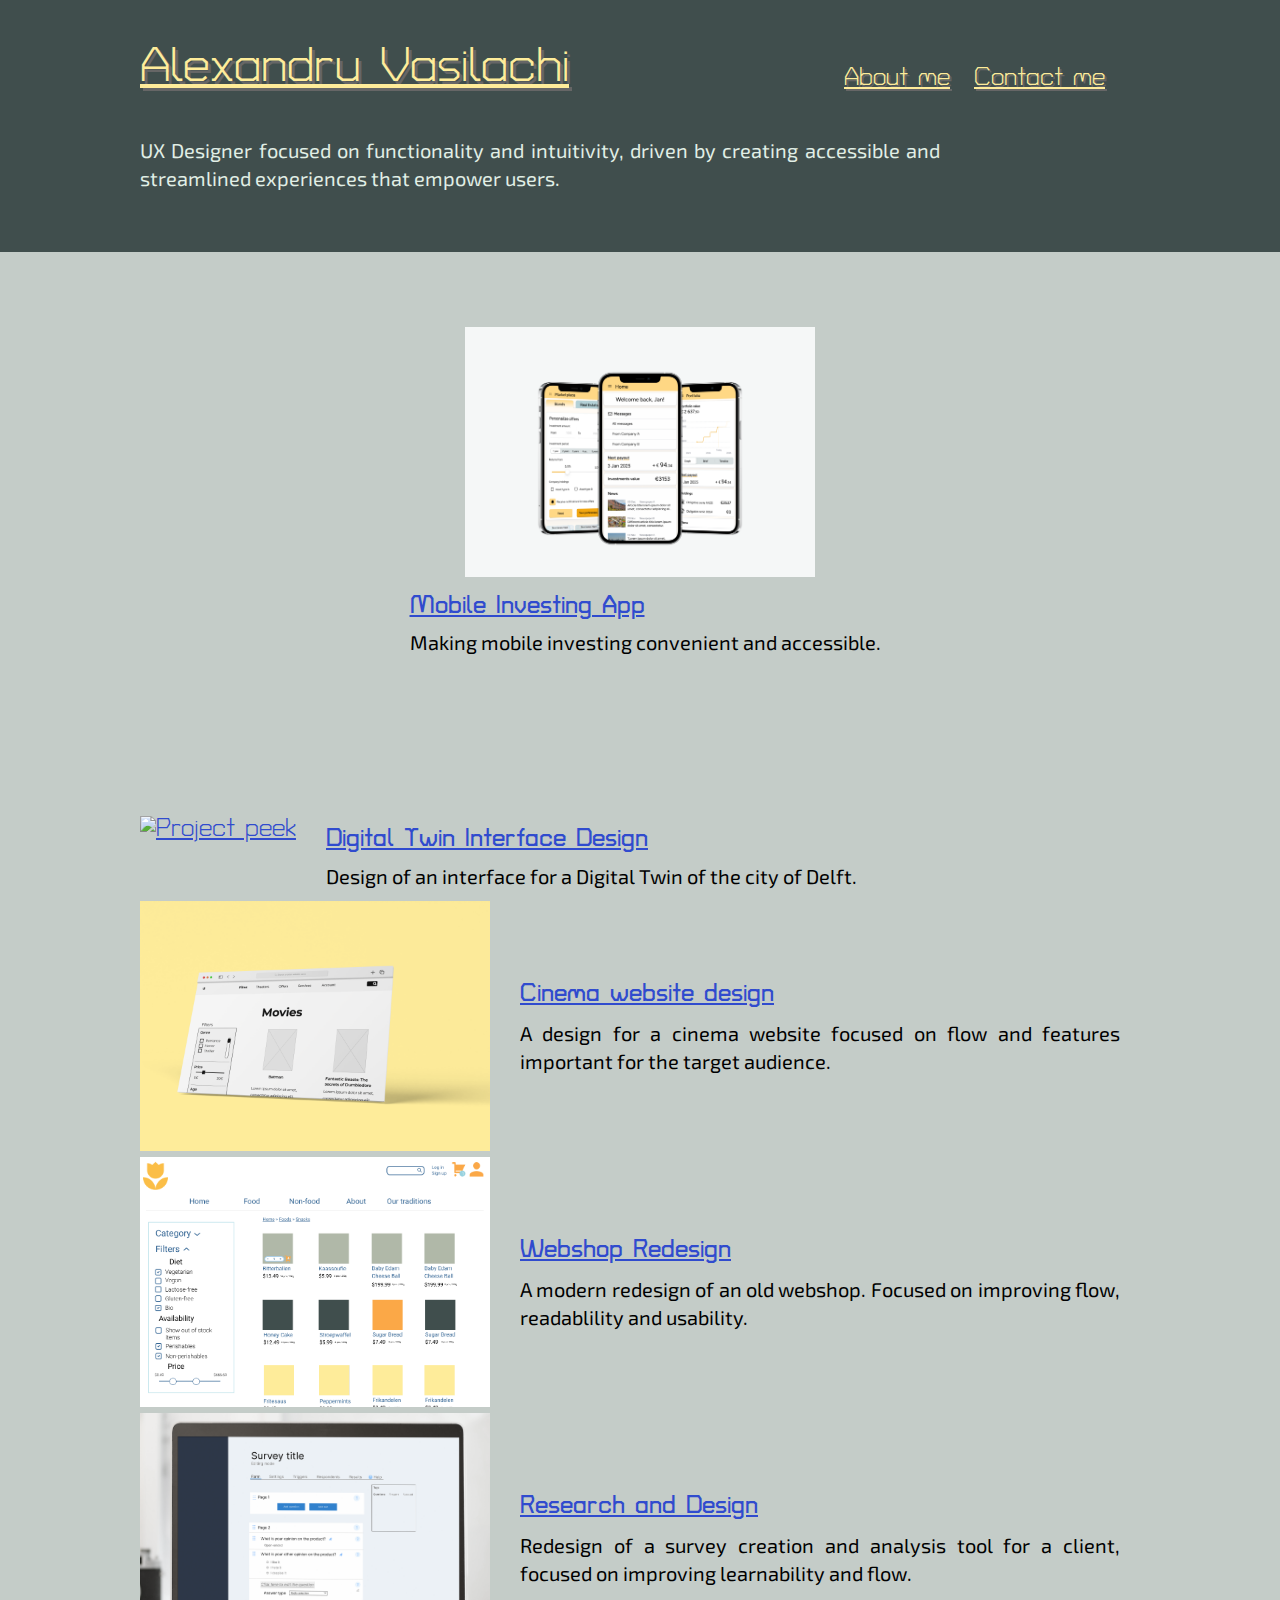
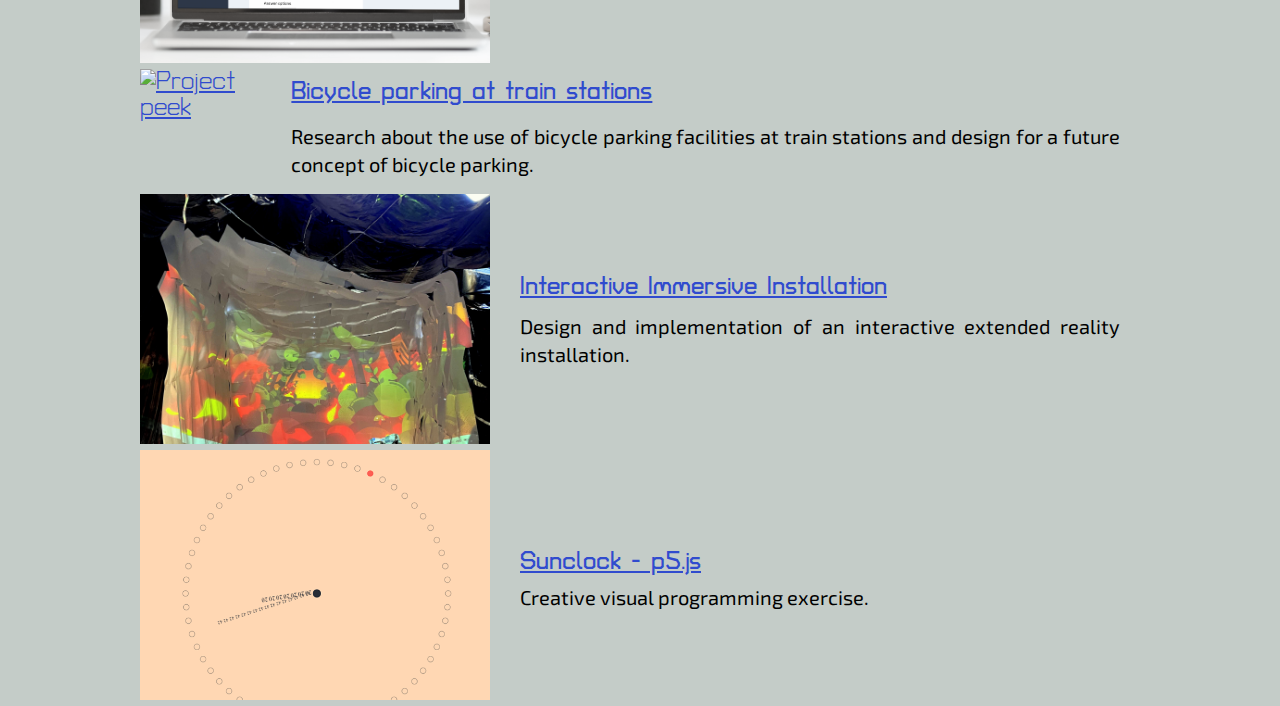
==== commit 849883db: "Add files via upload" ====
--- a/index.html
+++ b/index.html
@@ -24,7 +24,7 @@
                         <a href="./about.html">About me</a>
                         <a href="./contact.html"> Contact me</a>
                     </div>
-                    <p class="statement">I am an experience designer striving to create practical, subtle and intuitive designs.  </p>
+                    <p class="statement">UX Designer focused on functionality and intuitivity, driven by creating accessible and streamlined experiences that empower users. </p>
 
                 </header>
             </div>
@@ -36,7 +36,7 @@
 
                 <div class="projects_list">
 
-                    <div class="work">
+                    <div class="work" id="gra">
                         <a href="./gra.html"><img src="images/gra/iphone_mockup_whitebg.png" width="350px" alt="Project peek" class="project_picture" />
                         <div class="work-text">
                             <h4 class = "work-link">
@@ -161,4 +161,4 @@
         </div>
     </body>
 
-</html>
+</html>--- a/style.css
+++ b/style.css
@@ -140,9 +140,18 @@
     align-self: stretch; 
     max-height: 400px;
     /*outline: 1px solid blue; */
-    margin-top: 50;
-    margin-bottom: 50;
- }
+
+ }
+
+#gra {
+    flex-direction: column;
+    align-items: center;
+    margin-top: 50px;
+    margin-bottom: 150px;
+    /* background-color: #7B8C85; */
+
+}
+
 
 
 .projects_list{
@@ -182,6 +191,7 @@
     
  }
 
+
 .project_body{
     max-width: 1000px;
     margin: auto;
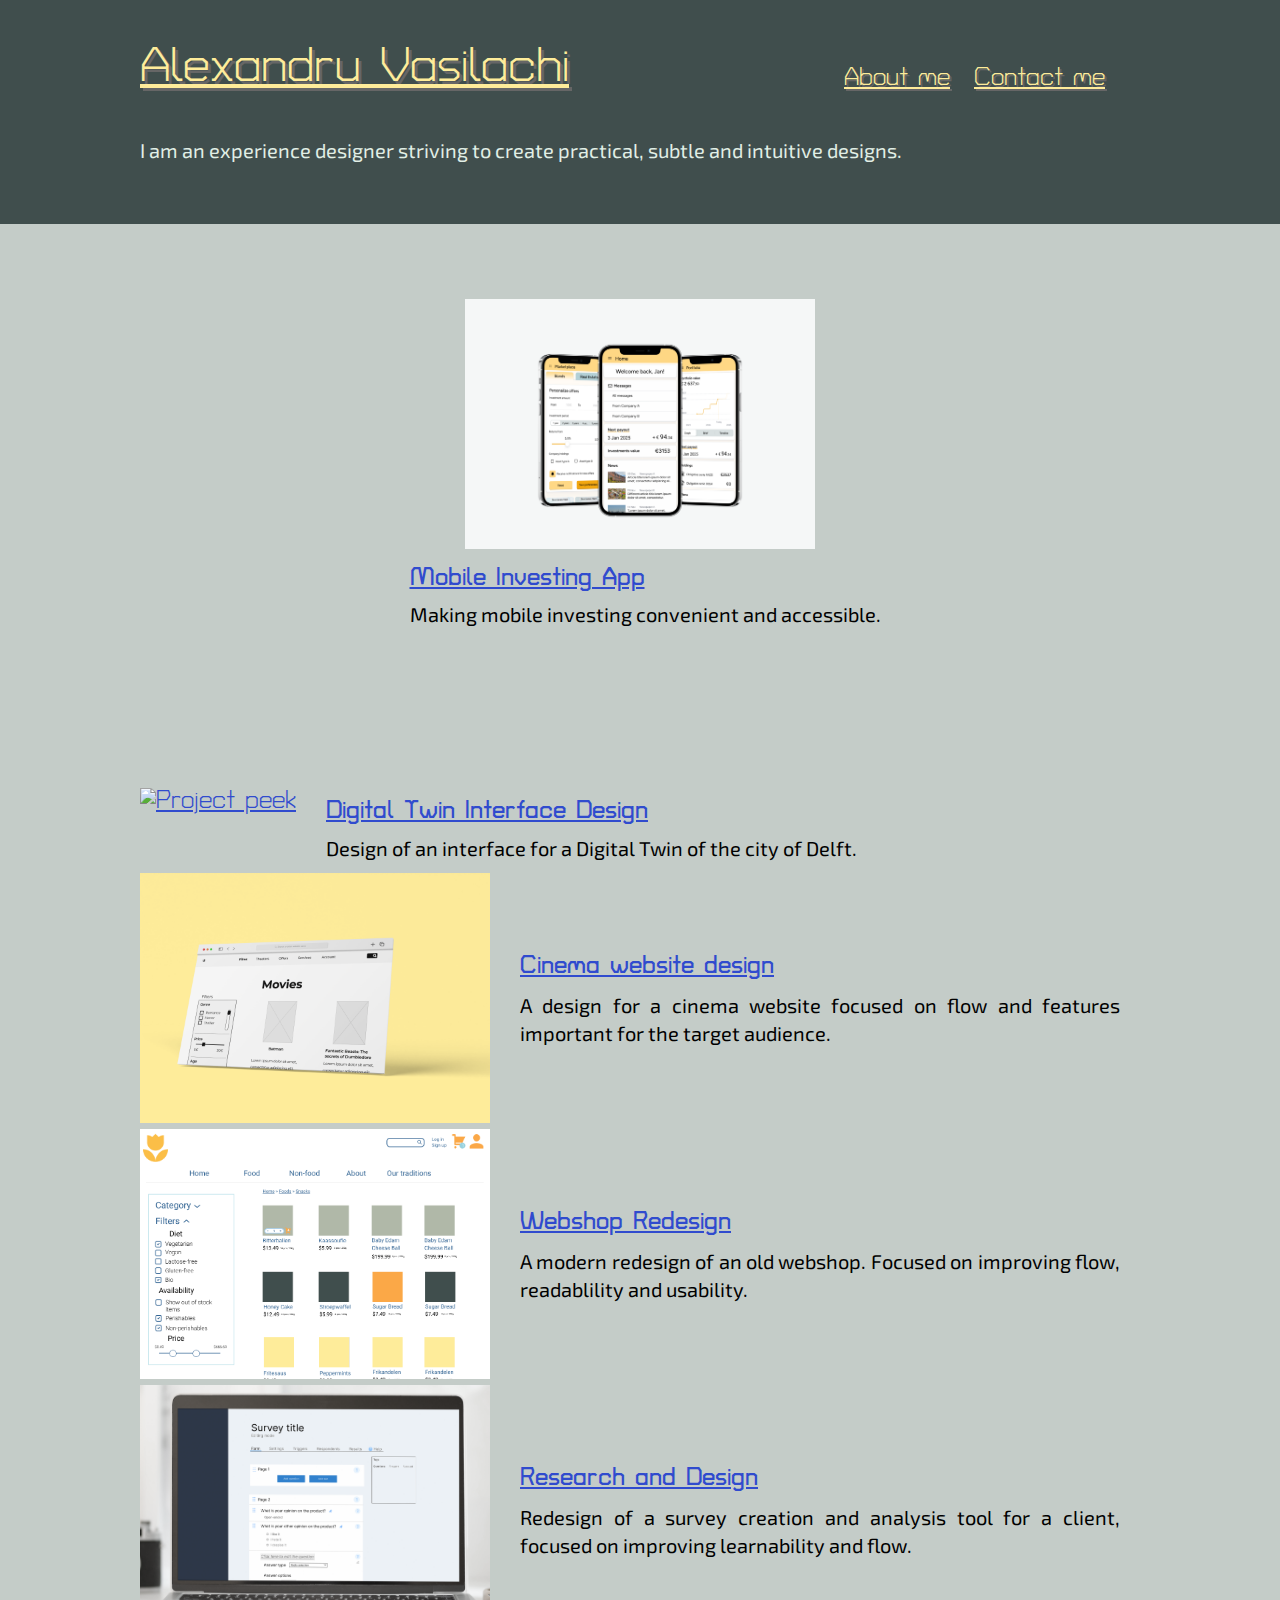
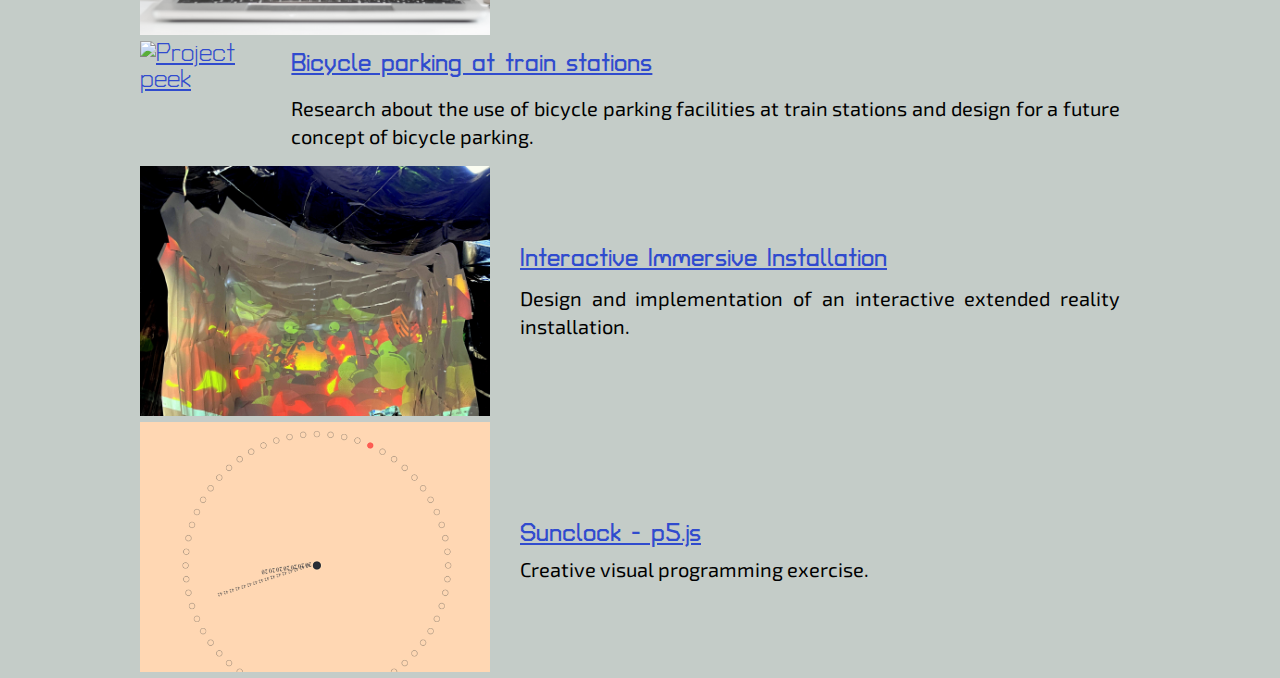
==== commit 55f841fd: "Update index.html" ====
--- a/index.html
+++ b/index.html
@@ -24,7 +24,7 @@
                         <a href="./about.html">About me</a>
                         <a href="./contact.html"> Contact me</a>
                     </div>
-                    <p class="statement">UX Designer focused on functionality and intuitivity, driven by creating accessible and streamlined experiences that empower users. </p>
+                    <p class="statement">I am an experience designer striving to create practical, subtle and intuitive designs. </p>
 
                 </header>
             </div>
@@ -161,4 +161,4 @@
         </div>
     </body>
 
-</html>+</html>
